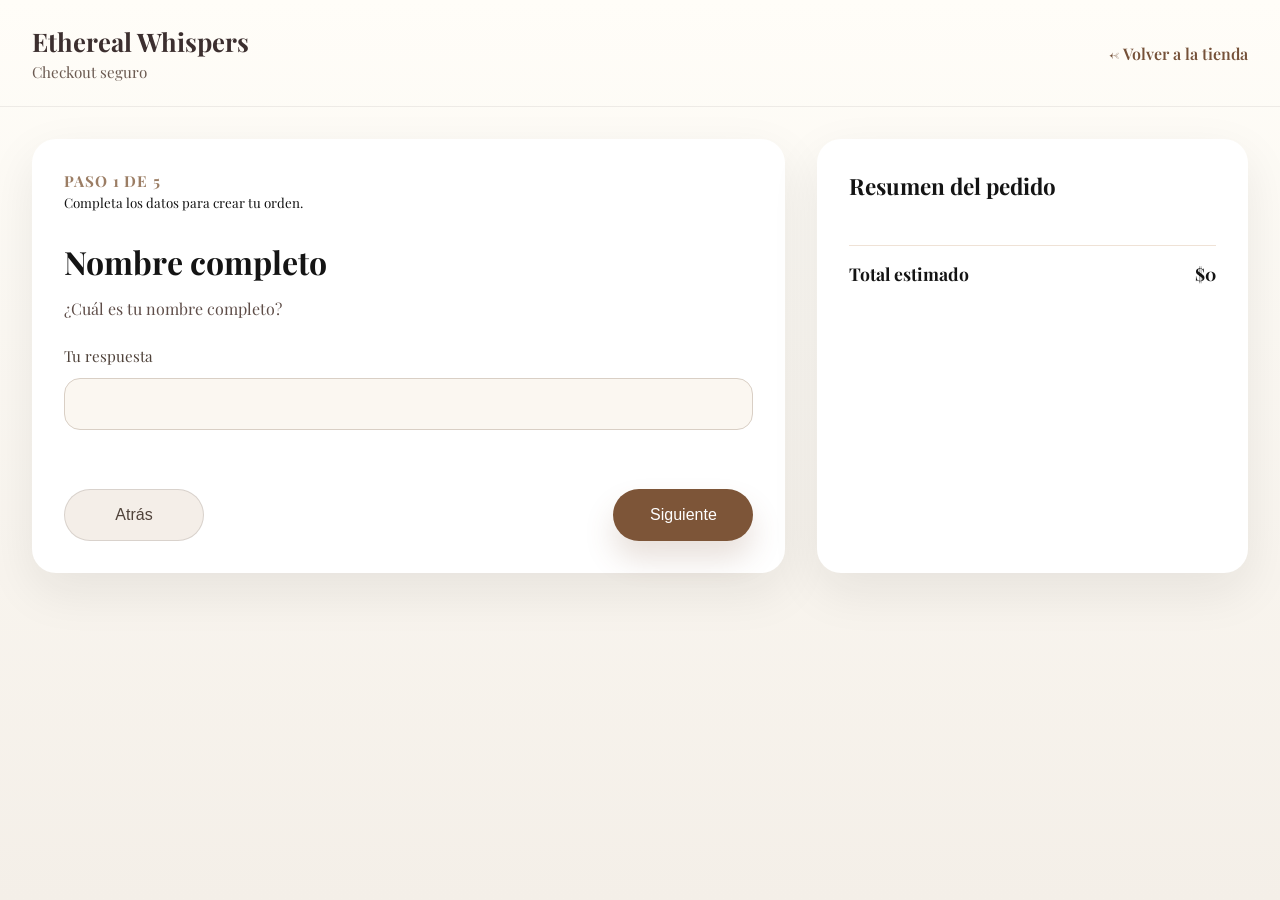
==== checkout.html @ b9f77479 "boton pagos 2" ====
<!DOCTYPE html>
<html lang="es">
<head>
  <meta charset="UTF-8">
  <meta name="viewport" content="width=device-width, initial-scale=1.0">
  <title>Checkout - Ethereal Whispers</title>
  <link rel="preconnect" href="https://fonts.googleapis.com">
  <link rel="preconnect" href="https://fonts.gstatic.com" crossorigin>
  <link href="https://fonts.googleapis.com/css2?family=Cinzel:wght@700&family=Great+Vibes&family=Playfair+Display:wght@400;600;700&display=swap" rel="stylesheet">
  <link rel="stylesheet" href="css/checkout.css">
</head>
<body>
  <header class="checkout-header">
    <div class="checkout-brand">
      <a href="/" class="brand-link">Ethereal Whispers</a>
      <span class="brand-tag">Checkout seguro</span>
    </div>
    <a class="back-link" href="/">← Volver a la tienda</a>
  </header>

  <main class="checkout-main">
    <section class="checkout-card">
      <div class="checkout-stepper">
        <strong id="stepCounter">Paso 1 de 5</strong>
        <small id="stepHelp">Completa los datos para crear tu orden.</small>
      </div>

      <div class="checkout-content">
        <h1 id="stepTitle">Nombre completo</h1>
        <p id="stepQuestion">¿Cuál es tu nombre completo?</p>
        <div class="checkout-input-group">
          <label id="stepLabel" for="checkoutInput">Tu respuesta</label>
          <input id="checkoutInput" type="text" autocomplete="name" />
          <textarea id="checkoutTextarea" rows="4" hidden></textarea>
          <div class="checkout-error" id="checkoutError" aria-live="polite"></div>
        </div>
      </div>

      <div class="checkout-actions">
        <button id="backButton" type="button" class="secondary">Atrás</button>
        <button id="nextButton" type="button" class="primary">Siguiente</button>
      </div>
    </section>

    <aside class="checkout-summary">
      <div class="summary-box">
        <h2>Resumen del pedido</h2>
        <div id="summaryItems" class="summary-items"></div>
        <div class="summary-total">
          <span>Total estimado</span>
          <strong id="summaryTotal">$0</strong>
        </div>
      </div>
    </aside>
  </main>

  <div id="checkoutStatus" class="checkout-status" hidden>
    <p id="checkoutStatusMessage">Redireccionando al pago...</p>
  </div>

  <script src="js/cart.js"></script>
  <script src="js/checkout.js"></script>
</body>
</html>
---- css/checkout.css ----
:root {
  color-scheme: dark;
  color: #141414;
  background: #f8f5f1;
  font-family: 'Playfair Display', serif;
}

* {
  box-sizing: border-box;
}

body {
  margin: 0;
  min-height: 100vh;
  background: linear-gradient(180deg, #fffdf8 0%, #f4efe8 100%);
}

a {
  color: #3c2f2f;
  text-decoration: none;
}

.checkout-header {
  display: flex;
  justify-content: space-between;
  align-items: center;
  padding: 1.5rem 2rem;
  border-bottom: 1px solid rgba(60, 47, 47, 0.08);
}

.checkout-brand {
  display: flex;
  flex-direction: column;
  gap: 0.25rem;
}

.brand-link {
  font-size: 1.6rem;
  font-weight: 700;
}

.brand-tag {
  color: #6b5a51;
  font-size: 0.95rem;
}

.back-link {
  color: #755139;
  font-weight: 600;
}

.checkout-main {
  display: grid;
  grid-template-columns: minmax(0, 1.4fr) minmax(280px, 0.8fr);
  gap: 2rem;
  padding: 2rem;
}

.checkout-card,
.checkout-summary {
  background: #ffffff;
  border-radius: 24px;
  box-shadow: 0 18px 50px rgba(20, 20, 20, 0.08);
}

.checkout-card {
  padding: 2rem;
  display: flex;
  flex-direction: column;
  gap: 1.75rem;
}

.checkout-stepper strong {
  display: block;
  font-size: 0.95rem;
  letter-spacing: 0.06em;
  text-transform: uppercase;
  color: #9b7d64;
}

.step-title {
  margin: 0;
}

.checkout-content h1 {
  margin: 0 0 0.75rem;
  font-size: 2rem;
}

.checkout-content p {
  margin: 0 0 1.5rem;
  line-height: 1.7;
  color: #5e4d48;
}

.checkout-input-group {
  display: grid;
  gap: 0.75rem;
}

.checkout-input-group label {
  font-size: 0.95rem;
  color: #4f423a;
}

.checkout-input-group input,
.checkout-input-group textarea {
  width: 100%;
  border: 1px solid #d9cfc5;
  border-radius: 16px;
  padding: 1rem 1.1rem;
  font-size: 1rem;
  background: #fbf7f1;
  color: #2d2420;
}

.checkout-input-group textarea {
  resize: vertical;
}

.checkout-error {
  color: #b94343;
  min-height: 1.2rem;
  font-size: 0.95rem;
}

.checkout-actions {
  display: flex;
  justify-content: space-between;
  gap: 1rem;
}

.checkout-actions button {
  border: none;
  border-radius: 999px;
  min-width: 140px;
  padding: 1rem 1.5rem;
  cursor: pointer;
  font-size: 1rem;
  transition: transform 0.2s ease, box-shadow 0.2s ease;
}

.checkout-actions button:hover {
  transform: translateY(-1px);
}

button.primary {
  background: #7d5538;
  color: #fff;
  box-shadow: 0 18px 30px rgba(125, 85, 56, 0.18);
}

button.secondary {
  background: #f4eee8;
  color: #4f423a;
  border: 1px solid rgba(79, 66, 58, 0.16);
}

.checkout-summary {
  padding: 2rem;
}

.summary-box h2 {
  margin: 0 0 1rem;
  font-size: 1.4rem;
}

.summary-items {
  display: grid;
  gap: 1rem;
}

.summary-item {
  display: grid;
  gap: 0.35rem;
  padding: 1rem;
  border: 1px solid #eee3d8;
  border-radius: 18px;
  background: #fdf8f2;
}

.summary-item strong {
  display: block;
  font-size: 1rem;
}

.summary-item span {
  color: #6b5a51;
  font-size: 0.95rem;
}

.summary-total {
  margin-top: 1.75rem;
  display: flex;
  justify-content: space-between;
  align-items: center;
  padding-top: 1rem;
  border-top: 1px solid #efe2d6;
  font-size: 1.1rem;
  font-weight: 700;
}

.checkout-status {
  position: fixed;
  inset: auto 2rem 2rem auto;
  padding: 1rem 1.25rem;
  background: rgba(125, 85, 56, 0.95);
  color: #fff;
  border-radius: 18px;
  font-size: 0.98rem;
  z-index: 30;
}

@media (max-width: 900px) {
  .checkout-main {
    grid-template-columns: 1fr;
  }
}
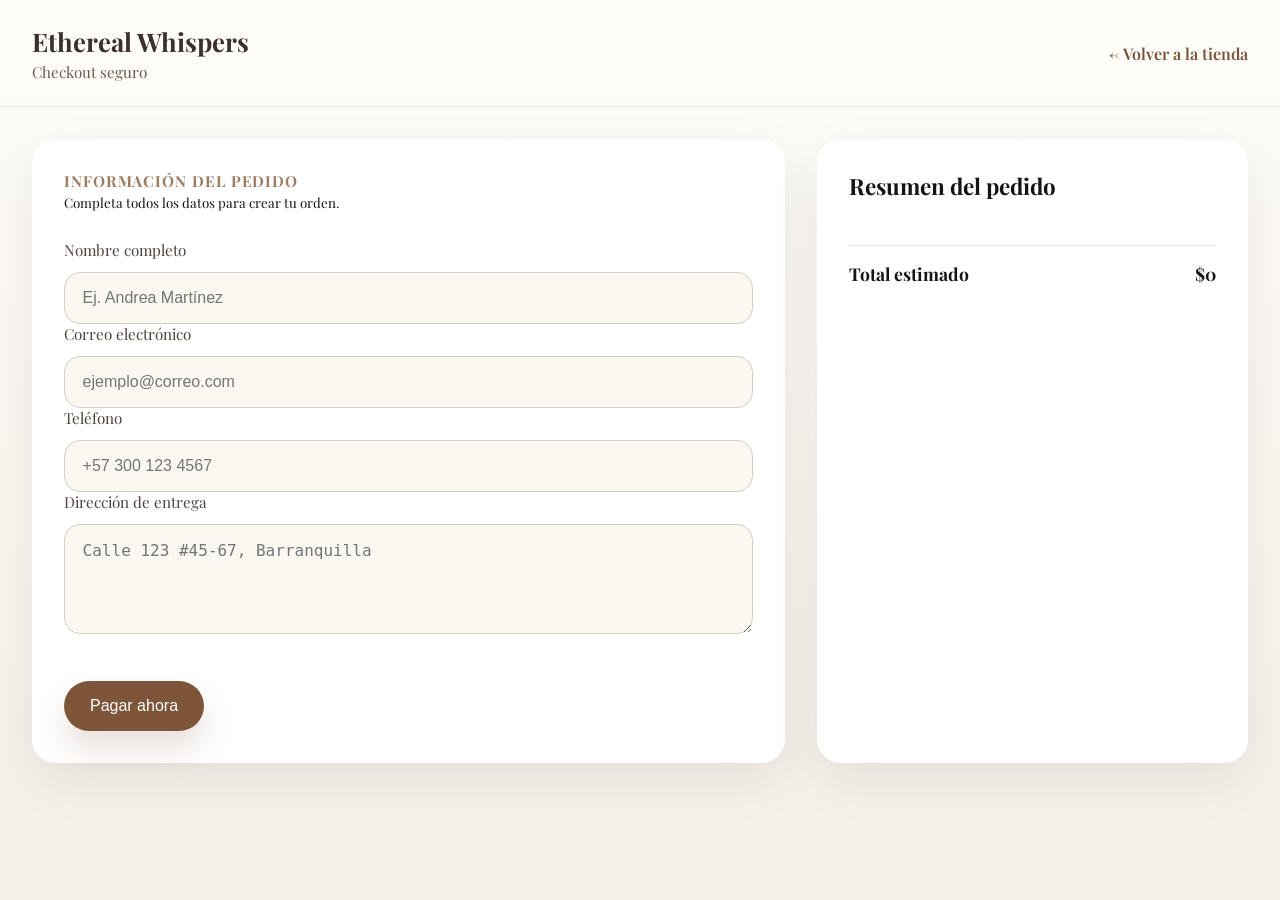
==== commit 820ab93f: "estetica de compra" ====
--- a/checkout.html
+++ b/checkout.html
@@ -21,24 +21,32 @@
   <main class="checkout-main">
     <section class="checkout-card">
       <div class="checkout-stepper">
-        <strong id="stepCounter">Paso 1 de 5</strong>
-        <small id="stepHelp">Completa los datos para crear tu orden.</small>
+        <strong>Información del pedido</strong>
+        <small>Completa todos los datos para crear tu orden.</small>
       </div>
 
       <div class="checkout-content">
-        <h1 id="stepTitle">Nombre completo</h1>
-        <p id="stepQuestion">¿Cuál es tu nombre completo?</p>
         <div class="checkout-input-group">
-          <label id="stepLabel" for="checkoutInput">Tu respuesta</label>
-          <input id="checkoutInput" type="text" autocomplete="name" />
-          <textarea id="checkoutTextarea" rows="4" hidden></textarea>
-          <div class="checkout-error" id="checkoutError" aria-live="polite"></div>
+          <label for="fullName">Nombre completo</label>
+          <input id="fullName" type="text" autocomplete="name" placeholder="Ej. Andrea Martínez" />
         </div>
+        <div class="checkout-input-group">
+          <label for="email">Correo electrónico</label>
+          <input id="email" type="email" autocomplete="email" placeholder="ejemplo@correo.com" />
+        </div>
+        <div class="checkout-input-group">
+          <label for="phone">Teléfono</label>
+          <input id="phone" type="tel" autocomplete="tel" placeholder="+57 300 123 4567" />
+        </div>
+        <div class="checkout-input-group">
+          <label for="delivery">Dirección de entrega</label>
+          <textarea id="delivery" rows="4" placeholder="Calle 123 #45-67, Barranquilla"></textarea>
+        </div>
+        <div class="checkout-error" id="checkoutError" aria-live="polite"></div>
       </div>
 
       <div class="checkout-actions">
-        <button id="backButton" type="button" class="secondary">Atrás</button>
-        <button id="nextButton" type="button" class="primary">Siguiente</button>
+        <button id="payButton" type="button" class="primary">Pagar ahora</button>
       </div>
     </section>
 
